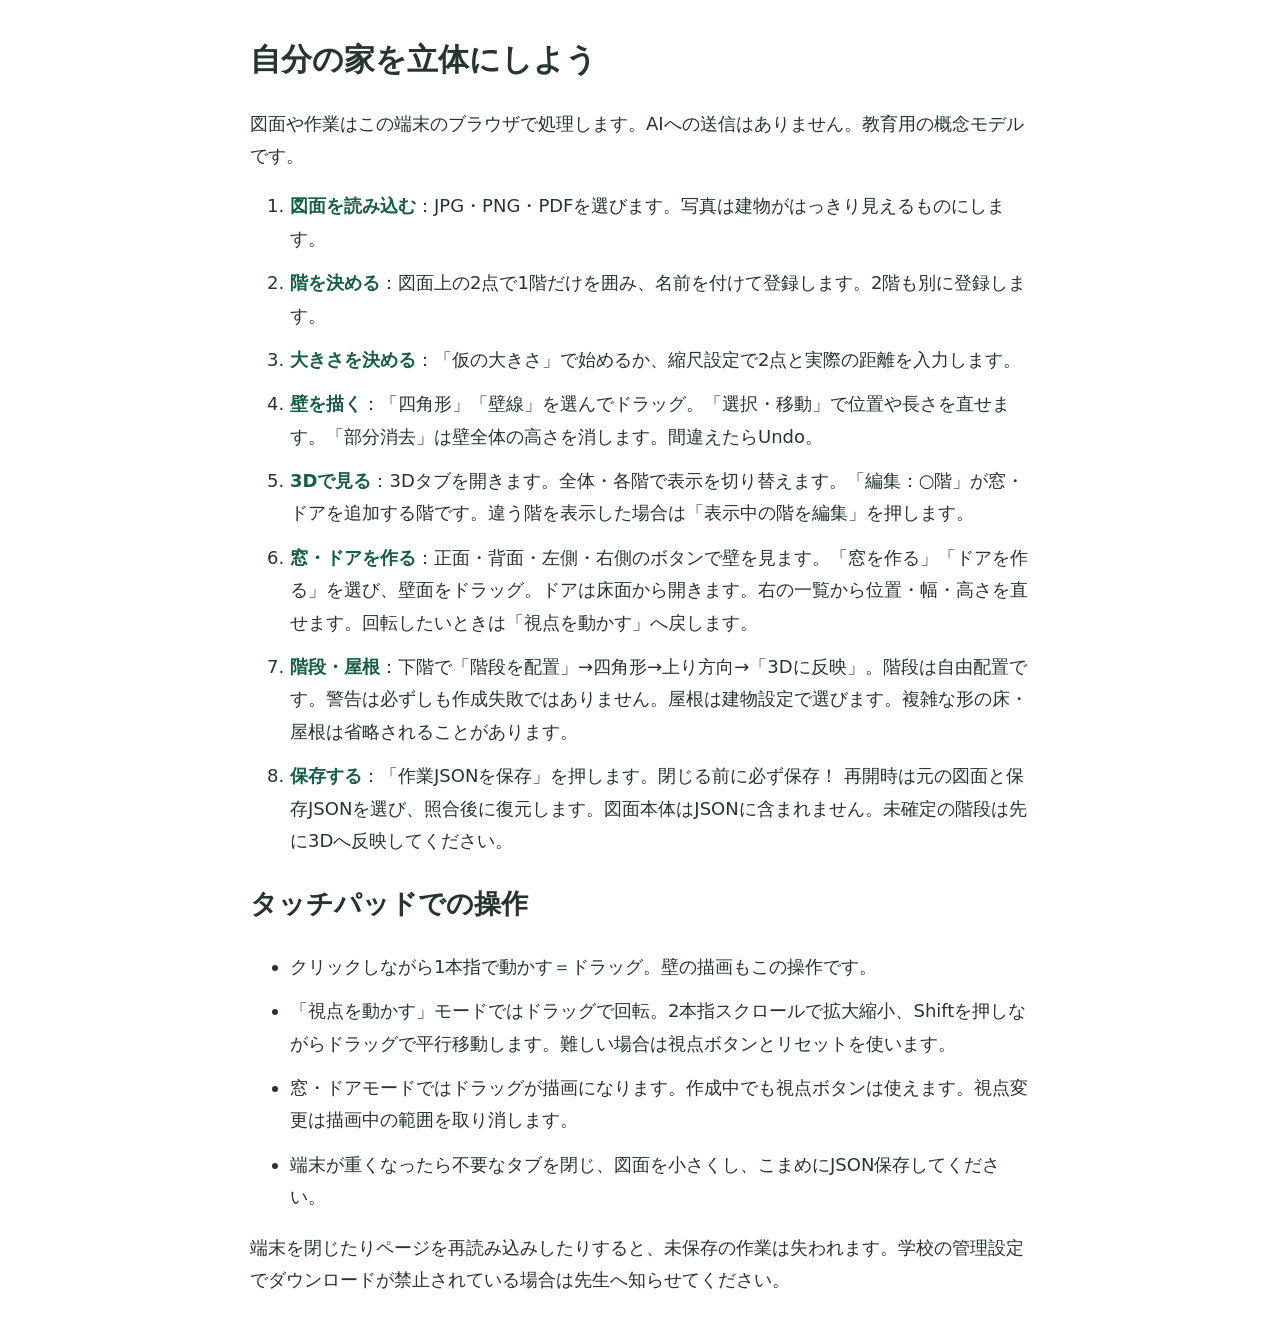
==== docs/student-guide.html @ 217957ab "Release classroom browser application" ====
<!doctype html><html lang="ja"><meta charset="utf-8"><meta name="viewport" content="width=device-width,initial-scale=1"><title>家を立体にする：操作ガイド</title><style>body{font:18px/1.8 system-ui,sans-serif;max-width:780px;margin:32px auto;padding:0 20px;color:#26352e}h1{font-size:1.7em}li{margin:12px 0}strong{color:#175e47}</style><h1>自分の家を立体にしよう</h1><p>図面や作業はこの端末のブラウザで処理します。AIへの送信はありません。教育用の概念モデルです。</p><ol><li><strong>図面を読み込む</strong>：JPG・PNG・PDFを選びます。写真は建物がはっきり見えるものにします。</li><li><strong>階を決める</strong>：図面上の2点で1階だけを囲み、名前を付けて登録します。2階も別に登録します。</li><li><strong>大きさを決める</strong>：「仮の大きさ」で始めるか、縮尺設定で2点と実際の距離を入力します。</li><li><strong>壁を描く</strong>：「四角形」「壁線」を選んでドラッグ。「選択・移動」で位置や長さを直せます。「部分消去」は壁全体の高さを消します。間違えたらUndo。</li><li><strong>3Dで見る</strong>：3Dタブを開きます。全体・各階で表示を切り替えます。「編集：○階」が窓・ドアを追加する階です。違う階を表示した場合は「表示中の階を編集」を押します。</li><li><strong>窓・ドアを作る</strong>：正面・背面・左側・右側のボタンで壁を見ます。「窓を作る」「ドアを作る」を選び、壁面をドラッグ。ドアは床面から開きます。右の一覧から位置・幅・高さを直せます。回転したいときは「視点を動かす」へ戻します。</li><li><strong>階段・屋根</strong>：下階で「階段を配置」→四角形→上り方向→「3Dに反映」。階段は自由配置です。警告は必ずしも作成失敗ではありません。屋根は建物設定で選びます。複雑な形の床・屋根は省略されることがあります。</li><li><strong>保存する</strong>：「作業JSONを保存」を押します。閉じる前に必ず保存！ 再開時は元の図面と保存JSONを選び、照合後に復元します。図面本体はJSONに含まれません。未確定の階段は先に3Dへ反映してください。</li></ol><h2>タッチパッドでの操作</h2><ul><li>クリックしながら1本指で動かす＝ドラッグ。壁の描画もこの操作です。</li><li>「視点を動かす」モードではドラッグで回転。2本指スクロールで拡大縮小、Shiftを押しながらドラッグで平行移動します。難しい場合は視点ボタンとリセットを使います。</li><li>窓・ドアモードではドラッグが描画になります。作成中でも視点ボタンは使えます。視点変更は描画中の範囲を取り消します。</li><li>端末が重くなったら不要なタブを閉じ、図面を小さくし、こまめにJSON保存してください。</li></ul><p>端末を閉じたりページを再読み込みしたりすると、未保存の作業は失われます。学校の管理設定でダウンロードが禁止されている場合は先生へ知らせてください。</p></html>
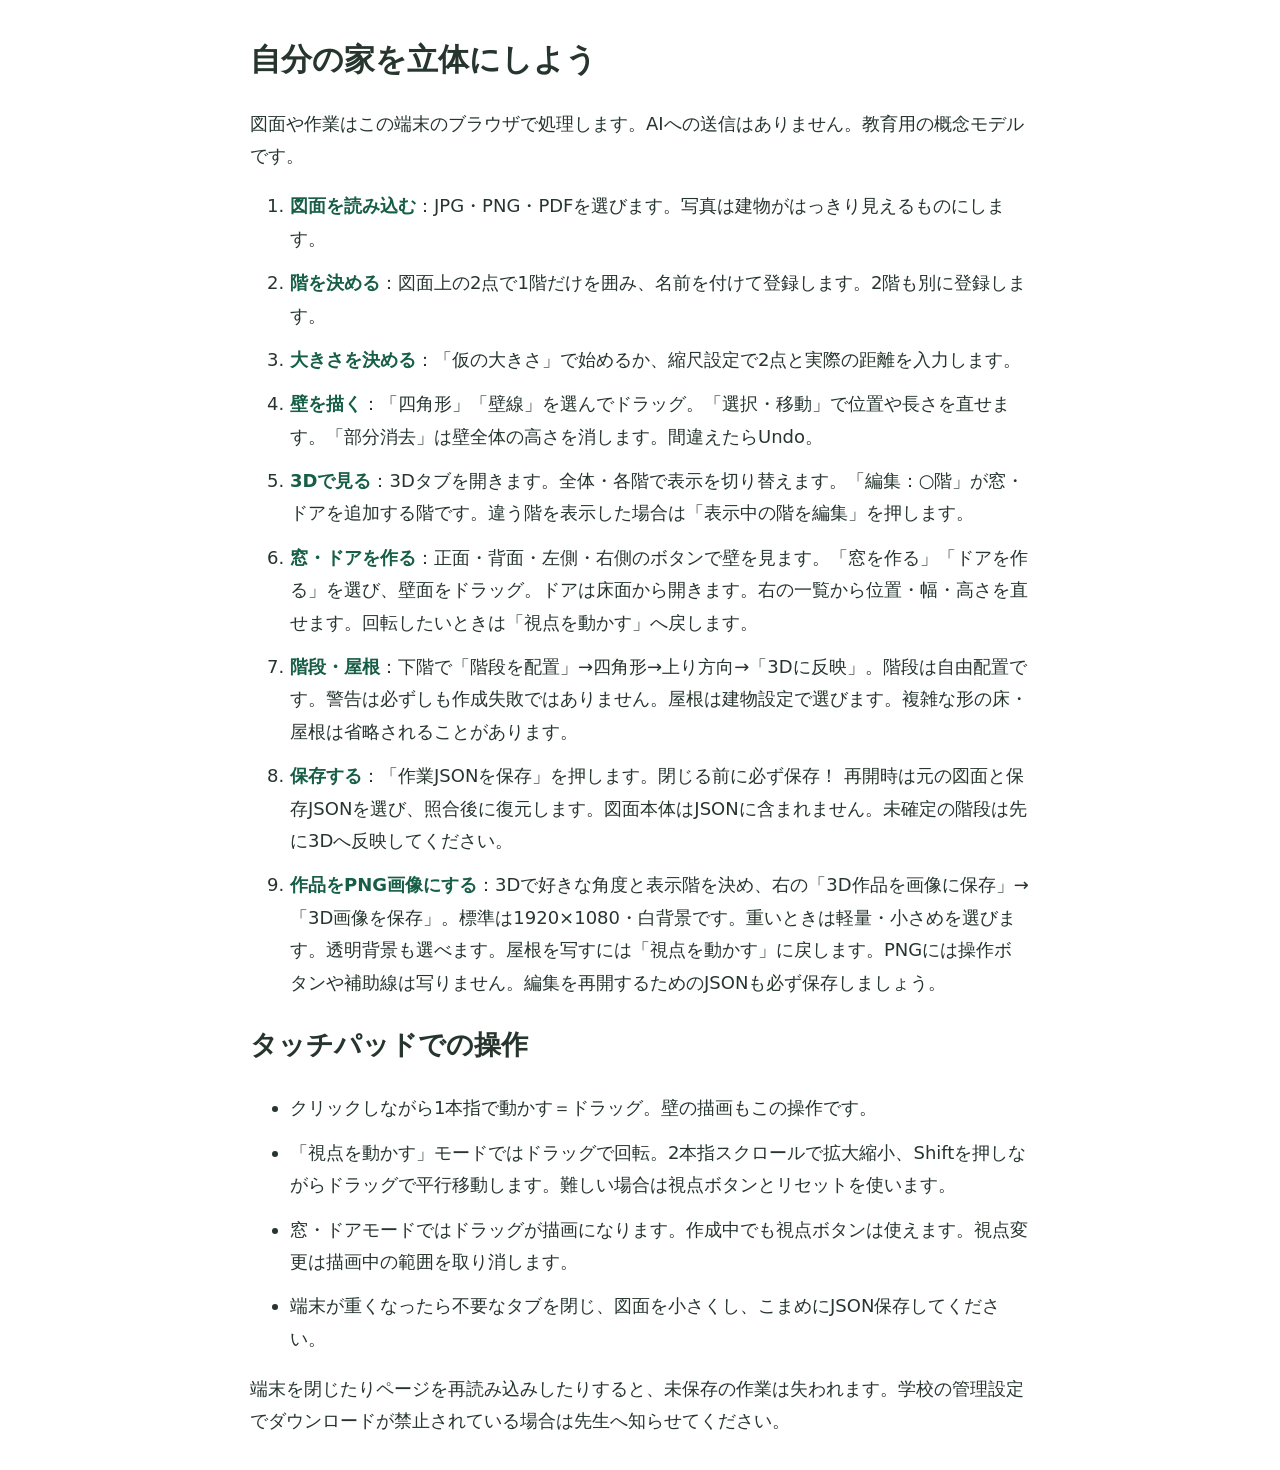
==== commit a7de0c41: "Add high-resolution PNG image export" ====
--- a/docs/student-guide.html
+++ b/docs/student-guide.html
@@ -1 +1 @@
-<!doctype html><html lang="ja"><meta charset="utf-8"><meta name="viewport" content="width=device-width,initial-scale=1"><title>家を立体にする：操作ガイド</title><style>body{font:18px/1.8 system-ui,sans-serif;max-width:780px;margin:32px auto;padding:0 20px;color:#26352e}h1{font-size:1.7em}li{margin:12px 0}strong{color:#175e47}</style><h1>自分の家を立体にしよう</h1><p>図面や作業はこの端末のブラウザで処理します。AIへの送信はありません。教育用の概念モデルです。</p><ol><li><strong>図面を読み込む</strong>：JPG・PNG・PDFを選びます。写真は建物がはっきり見えるものにします。</li><li><strong>階を決める</strong>：図面上の2点で1階だけを囲み、名前を付けて登録します。2階も別に登録します。</li><li><strong>大きさを決める</strong>：「仮の大きさ」で始めるか、縮尺設定で2点と実際の距離を入力します。</li><li><strong>壁を描く</strong>：「四角形」「壁線」を選んでドラッグ。「選択・移動」で位置や長さを直せます。「部分消去」は壁全体の高さを消します。間違えたらUndo。</li><li><strong>3Dで見る</strong>：3Dタブを開きます。全体・各階で表示を切り替えます。「編集：○階」が窓・ドアを追加する階です。違う階を表示した場合は「表示中の階を編集」を押します。</li><li><strong>窓・ドアを作る</strong>：正面・背面・左側・右側のボタンで壁を見ます。「窓を作る」「ドアを作る」を選び、壁面をドラッグ。ドアは床面から開きます。右の一覧から位置・幅・高さを直せます。回転したいときは「視点を動かす」へ戻します。</li><li><strong>階段・屋根</strong>：下階で「階段を配置」→四角形→上り方向→「3Dに反映」。階段は自由配置です。警告は必ずしも作成失敗ではありません。屋根は建物設定で選びます。複雑な形の床・屋根は省略されることがあります。</li><li><strong>保存する</strong>：「作業JSONを保存」を押します。閉じる前に必ず保存！ 再開時は元の図面と保存JSONを選び、照合後に復元します。図面本体はJSONに含まれません。未確定の階段は先に3Dへ反映してください。</li></ol><h2>タッチパッドでの操作</h2><ul><li>クリックしながら1本指で動かす＝ドラッグ。壁の描画もこの操作です。</li><li>「視点を動かす」モードではドラッグで回転。2本指スクロールで拡大縮小、Shiftを押しながらドラッグで平行移動します。難しい場合は視点ボタンとリセットを使います。</li><li>窓・ドアモードではドラッグが描画になります。作成中でも視点ボタンは使えます。視点変更は描画中の範囲を取り消します。</li><li>端末が重くなったら不要なタブを閉じ、図面を小さくし、こまめにJSON保存してください。</li></ul><p>端末を閉じたりページを再読み込みしたりすると、未保存の作業は失われます。学校の管理設定でダウンロードが禁止されている場合は先生へ知らせてください。</p></html>
+<!doctype html><html lang="ja"><meta charset="utf-8"><meta name="viewport" content="width=device-width,initial-scale=1"><title>家を立体にする：操作ガイド</title><style>body{font:18px/1.8 system-ui,sans-serif;max-width:780px;margin:32px auto;padding:0 20px;color:#26352e}h1{font-size:1.7em}li{margin:12px 0}strong{color:#175e47}</style><h1>自分の家を立体にしよう</h1><p>図面や作業はこの端末のブラウザで処理します。AIへの送信はありません。教育用の概念モデルです。</p><ol><li><strong>図面を読み込む</strong>：JPG・PNG・PDFを選びます。写真は建物がはっきり見えるものにします。</li><li><strong>階を決める</strong>：図面上の2点で1階だけを囲み、名前を付けて登録します。2階も別に登録します。</li><li><strong>大きさを決める</strong>：「仮の大きさ」で始めるか、縮尺設定で2点と実際の距離を入力します。</li><li><strong>壁を描く</strong>：「四角形」「壁線」を選んでドラッグ。「選択・移動」で位置や長さを直せます。「部分消去」は壁全体の高さを消します。間違えたらUndo。</li><li><strong>3Dで見る</strong>：3Dタブを開きます。全体・各階で表示を切り替えます。「編集：○階」が窓・ドアを追加する階です。違う階を表示した場合は「表示中の階を編集」を押します。</li><li><strong>窓・ドアを作る</strong>：正面・背面・左側・右側のボタンで壁を見ます。「窓を作る」「ドアを作る」を選び、壁面をドラッグ。ドアは床面から開きます。右の一覧から位置・幅・高さを直せます。回転したいときは「視点を動かす」へ戻します。</li><li><strong>階段・屋根</strong>：下階で「階段を配置」→四角形→上り方向→「3Dに反映」。階段は自由配置です。警告は必ずしも作成失敗ではありません。屋根は建物設定で選びます。複雑な形の床・屋根は省略されることがあります。</li><li><strong>保存する</strong>：「作業JSONを保存」を押します。閉じる前に必ず保存！ 再開時は元の図面と保存JSONを選び、照合後に復元します。図面本体はJSONに含まれません。未確定の階段は先に3Dへ反映してください。</li><li><strong>作品をPNG画像にする</strong>：3Dで好きな角度と表示階を決め、右の「3D作品を画像に保存」→「3D画像を保存」。標準は1920×1080・白背景です。重いときは軽量・小さめを選びます。透明背景も選べます。屋根を写すには「視点を動かす」に戻します。PNGには操作ボタンや補助線は写りません。編集を再開するためのJSONも必ず保存しましょう。</li></ol><h2>タッチパッドでの操作</h2><ul><li>クリックしながら1本指で動かす＝ドラッグ。壁の描画もこの操作です。</li><li>「視点を動かす」モードではドラッグで回転。2本指スクロールで拡大縮小、Shiftを押しながらドラッグで平行移動します。難しい場合は視点ボタンとリセットを使います。</li><li>窓・ドアモードではドラッグが描画になります。作成中でも視点ボタンは使えます。視点変更は描画中の範囲を取り消します。</li><li>端末が重くなったら不要なタブを閉じ、図面を小さくし、こまめにJSON保存してください。</li></ul><p>端末を閉じたりページを再読み込みしたりすると、未保存の作業は失われます。学校の管理設定でダウンロードが禁止されている場合は先生へ知らせてください。</p></html>
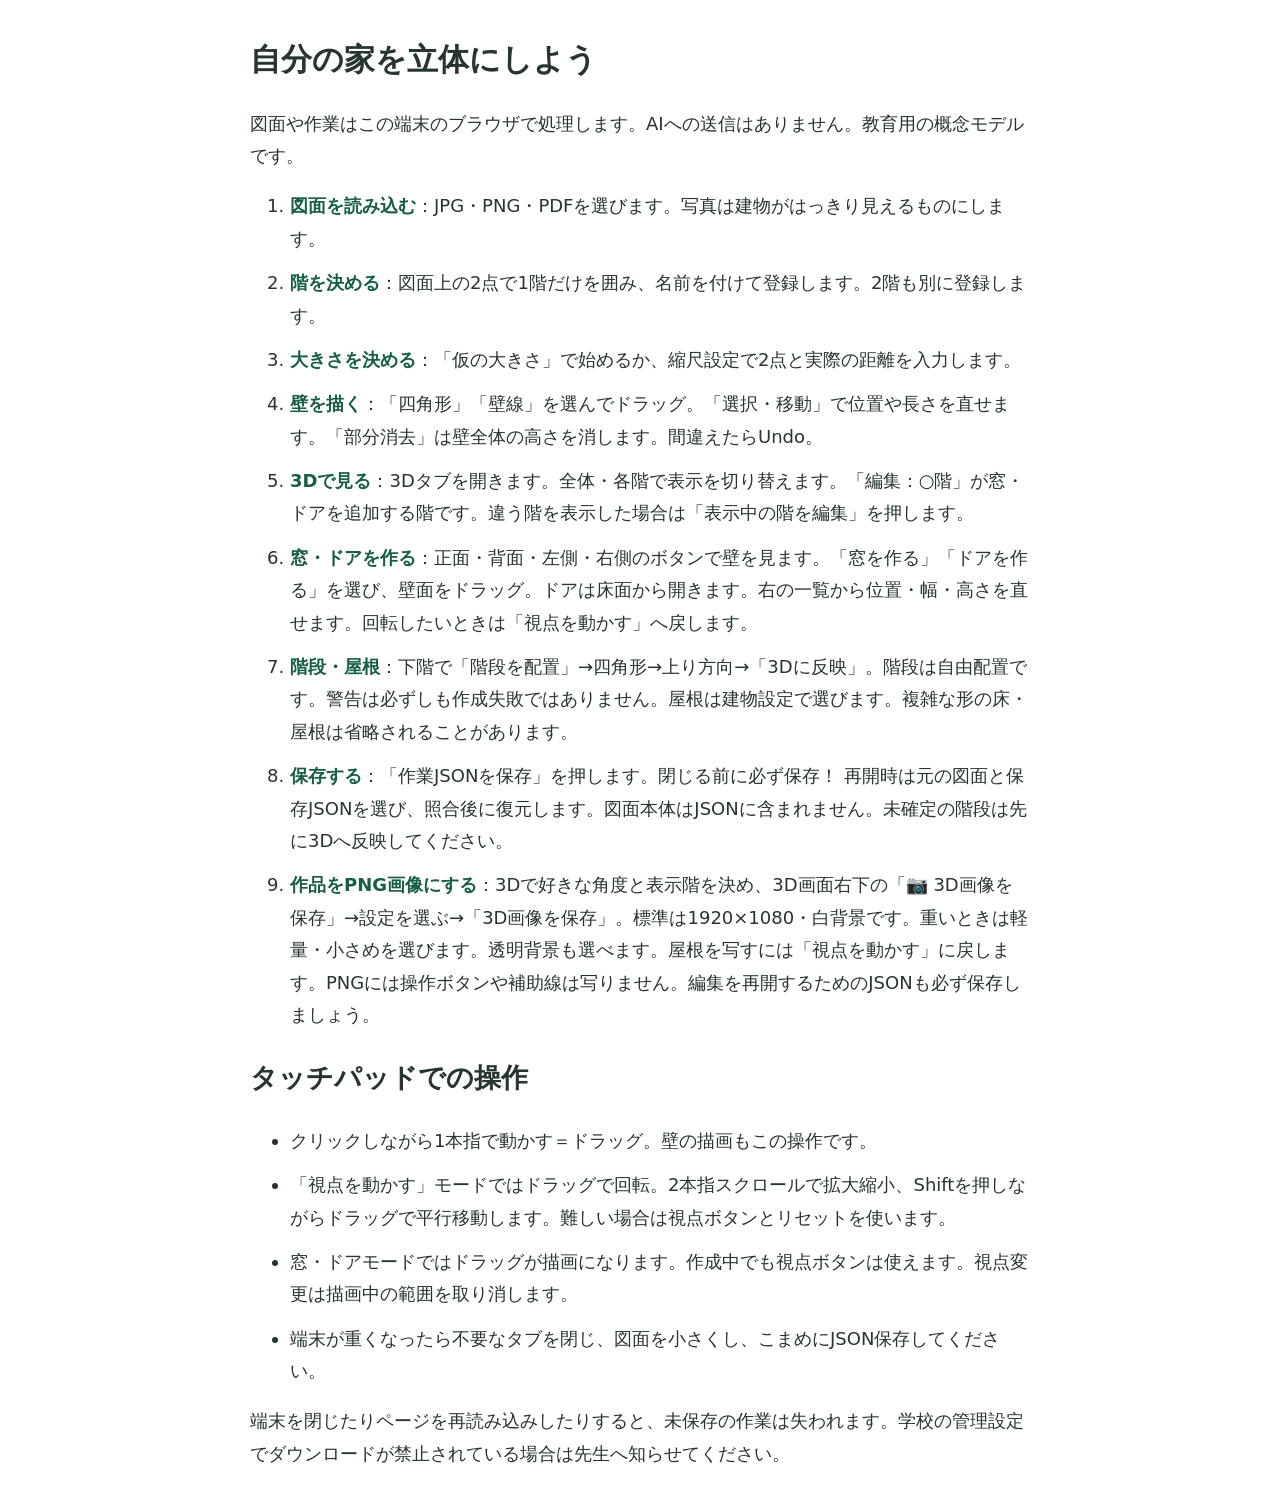
==== commit 6fb74549: "Improve classroom export controls and oblique wall editing" ====
--- a/docs/student-guide.html
+++ b/docs/student-guide.html
@@ -1 +1 @@
-<!doctype html><html lang="ja"><meta charset="utf-8"><meta name="viewport" content="width=device-width,initial-scale=1"><title>家を立体にする：操作ガイド</title><style>body{font:18px/1.8 system-ui,sans-serif;max-width:780px;margin:32px auto;padding:0 20px;color:#26352e}h1{font-size:1.7em}li{margin:12px 0}strong{color:#175e47}</style><h1>自分の家を立体にしよう</h1><p>図面や作業はこの端末のブラウザで処理します。AIへの送信はありません。教育用の概念モデルです。</p><ol><li><strong>図面を読み込む</strong>：JPG・PNG・PDFを選びます。写真は建物がはっきり見えるものにします。</li><li><strong>階を決める</strong>：図面上の2点で1階だけを囲み、名前を付けて登録します。2階も別に登録します。</li><li><strong>大きさを決める</strong>：「仮の大きさ」で始めるか、縮尺設定で2点と実際の距離を入力します。</li><li><strong>壁を描く</strong>：「四角形」「壁線」を選んでドラッグ。「選択・移動」で位置や長さを直せます。「部分消去」は壁全体の高さを消します。間違えたらUndo。</li><li><strong>3Dで見る</strong>：3Dタブを開きます。全体・各階で表示を切り替えます。「編集：○階」が窓・ドアを追加する階です。違う階を表示した場合は「表示中の階を編集」を押します。</li><li><strong>窓・ドアを作る</strong>：正面・背面・左側・右側のボタンで壁を見ます。「窓を作る」「ドアを作る」を選び、壁面をドラッグ。ドアは床面から開きます。右の一覧から位置・幅・高さを直せます。回転したいときは「視点を動かす」へ戻します。</li><li><strong>階段・屋根</strong>：下階で「階段を配置」→四角形→上り方向→「3Dに反映」。階段は自由配置です。警告は必ずしも作成失敗ではありません。屋根は建物設定で選びます。複雑な形の床・屋根は省略されることがあります。</li><li><strong>保存する</strong>：「作業JSONを保存」を押します。閉じる前に必ず保存！ 再開時は元の図面と保存JSONを選び、照合後に復元します。図面本体はJSONに含まれません。未確定の階段は先に3Dへ反映してください。</li><li><strong>作品をPNG画像にする</strong>：3Dで好きな角度と表示階を決め、右の「3D作品を画像に保存」→「3D画像を保存」。標準は1920×1080・白背景です。重いときは軽量・小さめを選びます。透明背景も選べます。屋根を写すには「視点を動かす」に戻します。PNGには操作ボタンや補助線は写りません。編集を再開するためのJSONも必ず保存しましょう。</li></ol><h2>タッチパッドでの操作</h2><ul><li>クリックしながら1本指で動かす＝ドラッグ。壁の描画もこの操作です。</li><li>「視点を動かす」モードではドラッグで回転。2本指スクロールで拡大縮小、Shiftを押しながらドラッグで平行移動します。難しい場合は視点ボタンとリセットを使います。</li><li>窓・ドアモードではドラッグが描画になります。作成中でも視点ボタンは使えます。視点変更は描画中の範囲を取り消します。</li><li>端末が重くなったら不要なタブを閉じ、図面を小さくし、こまめにJSON保存してください。</li></ul><p>端末を閉じたりページを再読み込みしたりすると、未保存の作業は失われます。学校の管理設定でダウンロードが禁止されている場合は先生へ知らせてください。</p></html>
+<!doctype html><html lang="ja"><meta charset="utf-8"><meta name="viewport" content="width=device-width,initial-scale=1"><title>家を立体にする：操作ガイド</title><style>body{font:18px/1.8 system-ui,sans-serif;max-width:780px;margin:32px auto;padding:0 20px;color:#26352e}h1{font-size:1.7em}li{margin:12px 0}strong{color:#175e47}</style><h1>自分の家を立体にしよう</h1><p>図面や作業はこの端末のブラウザで処理します。AIへの送信はありません。教育用の概念モデルです。</p><ol><li><strong>図面を読み込む</strong>：JPG・PNG・PDFを選びます。写真は建物がはっきり見えるものにします。</li><li><strong>階を決める</strong>：図面上の2点で1階だけを囲み、名前を付けて登録します。2階も別に登録します。</li><li><strong>大きさを決める</strong>：「仮の大きさ」で始めるか、縮尺設定で2点と実際の距離を入力します。</li><li><strong>壁を描く</strong>：「四角形」「壁線」を選んでドラッグ。「選択・移動」で位置や長さを直せます。「部分消去」は壁全体の高さを消します。間違えたらUndo。</li><li><strong>3Dで見る</strong>：3Dタブを開きます。全体・各階で表示を切り替えます。「編集：○階」が窓・ドアを追加する階です。違う階を表示した場合は「表示中の階を編集」を押します。</li><li><strong>窓・ドアを作る</strong>：正面・背面・左側・右側のボタンで壁を見ます。「窓を作る」「ドアを作る」を選び、壁面をドラッグ。ドアは床面から開きます。右の一覧から位置・幅・高さを直せます。回転したいときは「視点を動かす」へ戻します。</li><li><strong>階段・屋根</strong>：下階で「階段を配置」→四角形→上り方向→「3Dに反映」。階段は自由配置です。警告は必ずしも作成失敗ではありません。屋根は建物設定で選びます。複雑な形の床・屋根は省略されることがあります。</li><li><strong>保存する</strong>：「作業JSONを保存」を押します。閉じる前に必ず保存！ 再開時は元の図面と保存JSONを選び、照合後に復元します。図面本体はJSONに含まれません。未確定の階段は先に3Dへ反映してください。</li><li><strong>作品をPNG画像にする</strong>：3Dで好きな角度と表示階を決め、3D画面右下の「📷 3D画像を保存」→設定を選ぶ→「3D画像を保存」。標準は1920×1080・白背景です。重いときは軽量・小さめを選びます。透明背景も選べます。屋根を写すには「視点を動かす」に戻します。PNGには操作ボタンや補助線は写りません。編集を再開するためのJSONも必ず保存しましょう。</li></ol><h2>タッチパッドでの操作</h2><ul><li>クリックしながら1本指で動かす＝ドラッグ。壁の描画もこの操作です。</li><li>「視点を動かす」モードではドラッグで回転。2本指スクロールで拡大縮小、Shiftを押しながらドラッグで平行移動します。難しい場合は視点ボタンとリセットを使います。</li><li>窓・ドアモードではドラッグが描画になります。作成中でも視点ボタンは使えます。視点変更は描画中の範囲を取り消します。</li><li>端末が重くなったら不要なタブを閉じ、図面を小さくし、こまめにJSON保存してください。</li></ul><p>端末を閉じたりページを再読み込みしたりすると、未保存の作業は失われます。学校の管理設定でダウンロードが禁止されている場合は先生へ知らせてください。</p></html>
